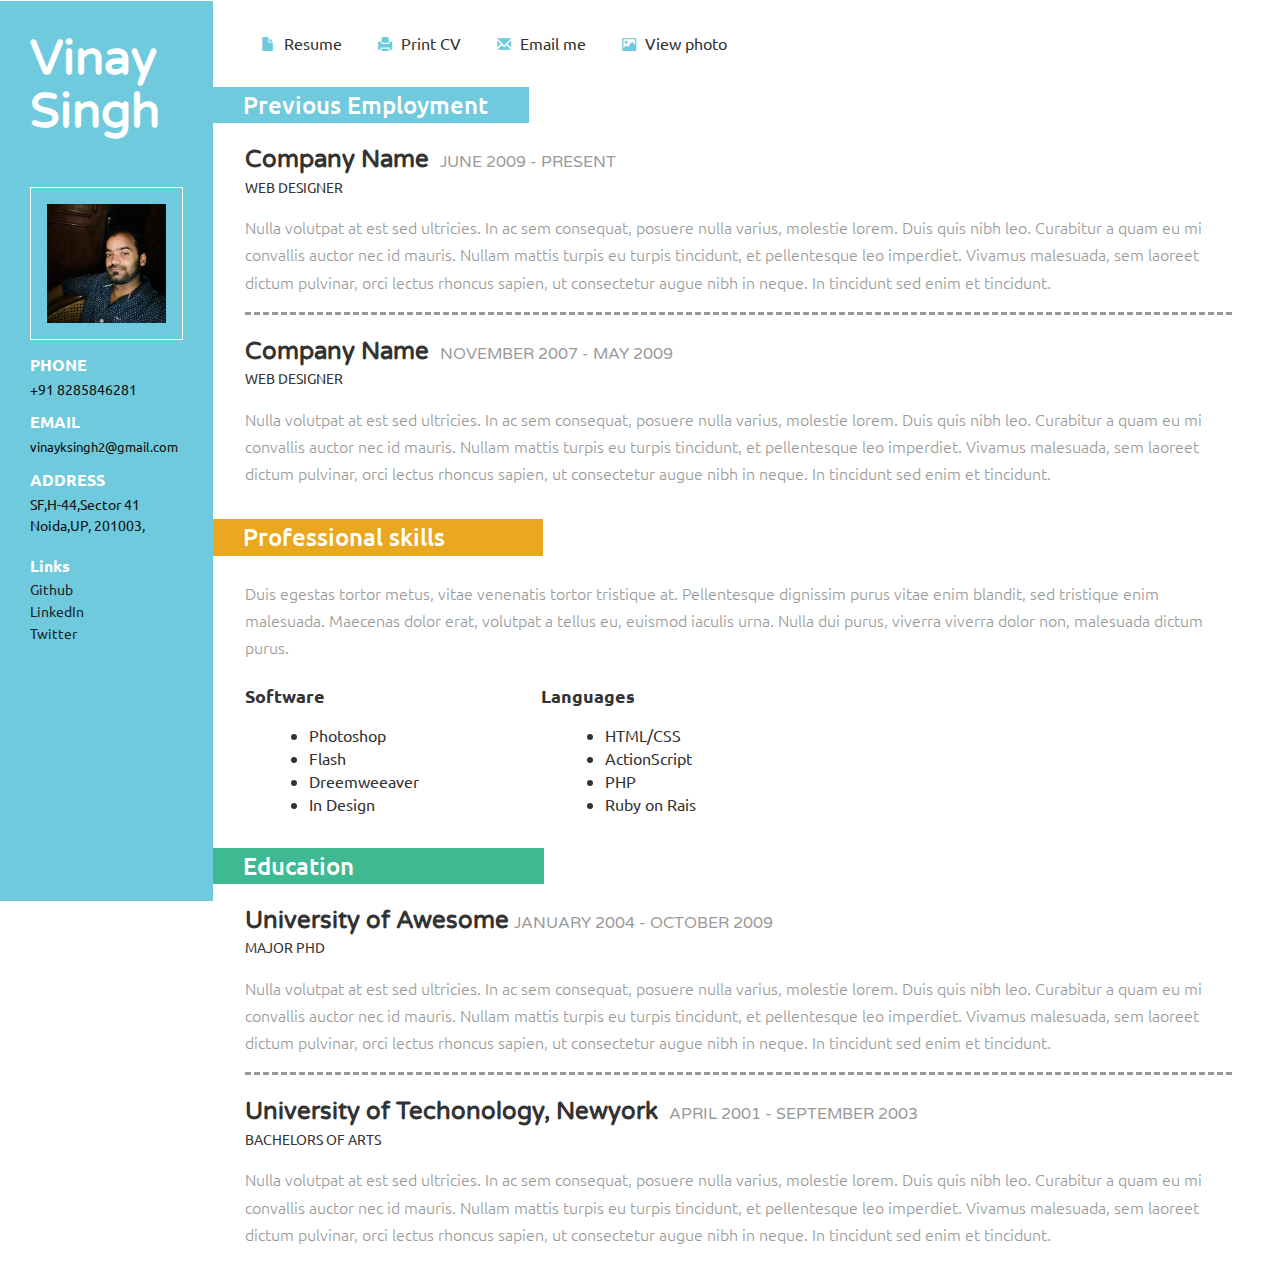
==== index.html @ 46724c03 "bio added" ====
<!--A Design by W3layouts
Author: W3layout
Author URL: http://w3layouts.com
License: Creative Commons Attribution 3.0 Unported
License URL: http://creativecommons.org/licenses/by/3.0/
-->
<!DOCTYPE HTML>
<html>
<head>
<title>Vinay Singh :: Portfolio</title>
<link href="css/bootstrap.css" rel='stylesheet' type='text/css' />
<!-- jQuery (necessary JavaScript plugins) -->
<script src="js/jquery.min.js"></script>
<!-- Custom Theme files -->
 <link href="css/dashboard.css" rel="stylesheet">
<link href="css/style.css" rel='stylesheet' type='text/css' />

<!-- Custom Theme files -->
<!--//theme-style-->
<meta name="viewport" content="width=device-width, initial-scale=1">
<meta http-equiv="Content-Type" content="text/html; charset=utf-8" />
<meta name="keywords" content="Curriculum Vitae Responsive web template, Bootstrap Web Templates, Flat Web Templates, Andriod Compatible web template, 
Smartphone Compatible web template, free webdesigns for Nokia, Samsung, LG, SonyErricsson, Motorola web design" />
<script type="application/x-javascript"> addEventListener("load", function() { setTimeout(hideURLbar, 0); }, false); function hideURLbar(){ window.scrollTo(0,1); } </script>
<link href='http://fonts.googleapis.com/css?family=Ubuntu:300,400,500,700' rel='stylesheet' type='text/css'>
<link href='http://fonts.googleapis.com/css?family=Varela+Round' rel='stylesheet' type='text/css'>
<!-- start menu -->
  
</head>
<body>
<!-- header -->
<div class="col-sm-3 col-md-2 sidebar">
		 <div class="sidebar_top">
			 <h1>Vinay Singh</h1> 
			 <img src="images/img1.jpeg" alt=""/>
		 </div>
		<div class="details">
			 <h3>PHONE</h3>
			 <p>+91 8285846281</p>  	 
			 <h3>EMAIL</h3>
			 <p><a href="vinayksingh2@gmail.com">vinayksingh2@gmail.com</a></p>
			 <address>
			 <h3>ADDRESS</h3>
			 <span>SF,H-44,Sector 41</span>
			 <span>Noida,UP, 201003,</span>
			 </address>

			 <address>
			 <h3>Links</h3>
			 <span><a href="https://github.com/rkgitvinay" target="_blank">Github</a></span>
			 <span><a href="https://www.linkedin.com/in/rkgitvinay/" target="_blank">LinkedIn</a></span>
			 <!-- <span><a href="#">Facebook</a></span> -->
			 <span><a href="https://twitter.com/rkgitvinay" target="_blank">Twitter</a></span>
			 </address>
			 
		</div>
		<div class="clearfix"></div>
</div>
<!---->
<link href="css/popuo-box.css" rel="stylesheet" type="text/css" media="all"/>
<script src="js/jquery.magnific-popup.js" type="text/javascript"></script>
	<!---//pop-up-box---->			
<div class="col-sm-9 col-sm-offset-3 col-md-10 col-md-offset-2 main">
	 <div class="content">
		 <div class="details_header">
			 <ul>
				 <li><a href="index.html"><span class="glyphicon glyphicon-file" aria-hidden="true"></span>Resume</a></li>
				 <li><a href="#"><span class="glyphicon glyphicon-print" aria-hidden="true"></span>Print CV</a></li>
				 <li><a href="contact.html"><span class="glyphicon glyphicon-envelope" aria-hidden="true"></span>Email me</a></li>
				 <li><a class="play-icon popup-with-zoom-anim" href="#small-dialog"><span class="glyphicon glyphicon-picture" aria-hidden="true"></span>View photo</a></li>
				 <div id="small-dialog" class="mfp-hide">
					 <img src="images/g4.jpg" alt=""/>
				 </div>
				 <script>
						$(document).ready(function() {
						$('.popup-with-zoom-anim').magnificPopup({
							type: 'inline',
							fixedContentPos: false,
							fixedBgPos: true,
							overflowY: 'auto',
							closeBtnInside: true,
							preloader: false,
							midClick: true,
							removalDelay: 300,
							mainClass: 'my-mfp-zoom-in'
						});
																						
						});
				</script>
			 </ul>
		 </div>
		 <div class="company">
			 <h3 class="clr1">Previous Employment</h3>
			 <div class="company_details">
				 <h4>Company Name <span>JUNE 2009 - PRESENT</span></h4>
				 <h6>WEB DESIGNER</h6>
				 <p class="cmpny1">Nulla volutpat at est sed ultricies. In ac sem consequat, posuere nulla varius, molestie lorem. Duis quis nibh leo.
				 Curabitur a quam eu mi convallis auctor nec id mauris. Nullam mattis turpis eu turpis tincidunt, et pellentesque leo imperdiet.
				 Vivamus malesuada, sem laoreet dictum pulvinar, orci lectus rhoncus sapien, ut consectetur augue nibh in neque. In tincidunt sed enim et tincidunt.</p>
			 </div>
			 <div class="company_details">
				 <h4>Company Name <span>NOVEMBER 2007 - MAY 2009</span></h4>
				 <h6>WEB DESIGNER</h6>
				 <p>Nulla volutpat at est sed ultricies. In ac sem consequat, posuere nulla varius, molestie lorem. Duis quis nibh leo.
				 Curabitur a quam eu mi convallis auctor nec id mauris. Nullam mattis turpis eu turpis tincidunt, et pellentesque leo imperdiet.
				 Vivamus malesuada, sem laoreet dictum pulvinar, orci lectus rhoncus sapien, ut consectetur augue nibh in neque. In tincidunt sed enim et tincidunt.</p>
			 </div>
		 </div>
		 <div class="skills">
			 <h3 class="clr2">Professional skills</h3>
			 <div class="skill_info">
			 <p>Duis egestas tortor metus, vitae venenatis tortor tristique at. Pellentesque dignissim purus vitae enim blandit, sed tristique enim malesuada. Maecenas dolor erat,
			 volutpat a tellus eu, euismod iaculis urna. Nulla dui purus, viverra viverra dolor non, malesuada dictum purus.</p>
			 </div>
			 <div class="skill_list">
				 <div class="skill1">
					 <h4>Software</h4>
					 <ul>					 
						<li>Photoshop</li>
						<li>Flash</li>
						<li>Dreemweeaver</li>
						<li>In Design</li>
					 </ul>
				 </div>
				 <div class="skill2">
					 <h4>Languages</h4>
					 <ul>					 
						<li>HTML/CSS</li>
						<li>ActionScript</li>
						<li>PHP</li>
						<li>Ruby on Rais</li>
					 </ul>
				 </div>
				 <div class="clearfix"></div>
			 </div>
		 </div>
		 <div class="education">
			 <h3 class="clr3">Education</h3>
			 <div class="education_details">
				 <h4>University of Awesome<span>JANUARY 2004 - OCTOBER 2009</span></h4>
				 <h6>MAJOR PHD</h6>
				 <p class="cmpny1">Nulla volutpat at est sed ultricies. In ac sem consequat, posuere nulla varius, molestie lorem. Duis quis nibh leo.
				 Curabitur a quam eu mi convallis auctor nec id mauris. Nullam mattis turpis eu turpis tincidunt, et pellentesque leo imperdiet.
				 Vivamus malesuada, sem laoreet dictum pulvinar, orci lectus rhoncus sapien, ut consectetur augue nibh in neque. In tincidunt sed enim et tincidunt.</p>
			 </div>
			 <div class="education_details">
				 <h4>University of Techonology, Newyork <span>APRIL 2001 - SEPTEMBER 2003</span></h4>
				 <h6>BACHELORS OF ARTS</h6>
				 <p>Nulla volutpat at est sed ultricies. In ac sem consequat, posuere nulla varius, molestie lorem. Duis quis nibh leo.
				 Curabitur a quam eu mi convallis auctor nec id mauris. Nullam mattis turpis eu turpis tincidunt, et pellentesque leo imperdiet.
				 Vivamus malesuada, sem laoreet dictum pulvinar, orci lectus rhoncus sapien, ut consectetur augue nibh in neque. In tincidunt sed enim et tincidunt.</p>
			 </div>
		 </div>
		 
	 </div>
</div>
<!---->
</body>
</html>
---- css/dashboard.css ----
/*
 * Base structure
 */

/* Move down content because we have a fixed navbar that is 50px tall */
body {
  padding-top: 50px;
}


/*
 * Global add-ons
 */

.sub-header {
  padding-bottom: 10px;
  border-bottom: 1px solid #eee;
}

/*
 * Top navigation
 * Hide default border to remove 1px line.
 */
.navbar-fixed-top {
  border: 0;
}

/*
 * Sidebar
 */

/* Hide for mobile, show later */
.sidebar {
  display:block;
}
@media (min-width: 768px) {
  .sidebar {
    position: fixed;
    top: 51px;
    bottom: 0;
    left: 0;
    z-index: 1000;
    display: block;
    padding: 20px;
    overflow-x: hidden;
    overflow-y: auto; /* Scrollable contents if viewport is shorter than content. */
    background-color: #f5f5f5;
  }
}

/* Sidebar navigation */
.nav-sidebar {
  margin-right: -21px; /* 20px padding + 1px border */
  margin-bottom: 20px;
  margin-left: -20px;
}
.nav-sidebar > li > a {
  padding-right: 20px;
  padding-left: 20px;
}
.nav-sidebar > .active > a,
.nav-sidebar > .active > a:hover,
.nav-sidebar > .active > a:focus {
  color: #fff;
  background-color: #428bca;
}


/*
 * Main content
 */

.main {
  padding: 20px;
}
@media (min-width: 768px) {
  .main {
    padding-right: 40px;
    padding-left: 40px;
  }
}
.main .page-header {
  margin-top: 0;
}


/*
 * Placeholder dashboard ideas
 */

.placeholders {
  margin-bottom: 30px;
  text-align: center;
}
.placeholders h4 {
  margin-bottom: 0;
}
.placeholder {
  margin-bottom: 20px;
}
.placeholder img {
  display: inline-block;
  border-radius: 50%;
}
---- css/style.css ----
/*
Author: W3layout
Author URL: http://w3layouts.com
License: Creative Commons Attribution 3.0 Unported
License URL: http://creativecommons.org/licenses/by/3.0/
*/
h4, h5, h6,
h1, h2, h3 {margin: 0;}
ul, ol {margin: 0; padding:0;}
p {margin: 0;}
html, body{
	font-family: 'Ubuntu', sans-serif;
	font-size: 100%;
	background: #ffffff;
}
body a{
	transition:0.5s all;
	-webkit-transition:0.5s all;
	-moz-transition:0.5s all;
	-o-transition:0.5s all;
	-ms-transition:0.5s all;
}	
body {
  padding-top:0px;
}
a:focus {
  outline: thin dotted;
  outline: 0px auto -webkit-focus-ring-color;
  outline-offset: 0px;
  text-decoration:none;
}
/*-- header_top --*/
.sidebar{
  background:#6ecadc;
  top: 0px;
  padding:2em 30px;
}
.sidebar h1{
	font-size:2.5em;
	font-weight:700;
	margin-bottom:1em;
	COLOR:#fff;
	font-family: 'Varela Round', sans-serif;
	
}
.sidebar img{
	border:1px solid #fff;
	padding:1em;
	width:100%;
}
.details{
	margin-top:1em;
}
.details h3{
	font-weight:600;
	font-size:1em;
	color:#fff;
}  

.details p{
	color:#101010;
	font-size:0.9em;
	margin:5px 0 1em 0;
}
.details p a{
	color:#101010;
	font-size:0.9em;
}
address h3{
	margin-bottom:5px;
}
address span{
	display:block;
	color:#101010;
	font-size:0.9em;
	line-height:1.5em;
}
/*----*/
.main{  
  padding:2em 0;
}
.content{
	margin-right:3em;
}
.glyphicon {
  top:1px;
}
.glyphicon-file:before,.glyphicon-print:before,.glyphicon-envelope:before,.glyphicon-picture:before{
    margin-right: 9px;
  font-size: 14px;
  color: #6ecadc;
}
.details_header{
	padding: 0em 1em 0 2em;
}
.details_header ul li{
	display:inline-block;
}
.details_header ul li a{
	padding:0 1em;
	color:#333;
}
.details_header ul li a:hover{
	color:#6ecadc;
}
.company {
	margin:2em 0;
}
.company h3{
  color: #FFF;
  padding: 5px 41px 5px 30px;
  display: inline-block;
}
.skills h3{
  color: #FFF;
  padding: 5px 98px 5px 30px;
  display: inline-block;
}
.company_details,.education_details {
	padding:1.5em 0 0em 2em;
}
.company_details h4,.education_details h4{
	color:#333;
	font-weight:600;
	font-size:1.5em;
	margin-bottom:6px;
	font-family: 'Varela Round', sans-serif;
}
.company_details h4 span,.education_details h4 span{
	font-size: 0.65em;
  margin-left: 5px;
  color: #999;
  font-weight:400;
}
.company_details h6,.education_details h6{
	font-weight:400;
	margin-bottom:1.3em;
	font-size:0.9em;
}
.company_details p,.skill_info p,.education_details p{
	color:#999;
	font-weight:300;
	line-height:1.7em;
}
.cmpny1{
	border-bottom:3px dashed #999;
	padding-bottom:1em;
}
.skills{
	margin:2em 0;
}
.skill_info {
	padding:1.5em 0 0 2em;
}
.skill_list{
	padding:1.5em 0 0 2em;
}
.skill1,.skill2{
	 float:left;
	 width:30%;
}
.skill1 h4,.skill2 h4{
	color:#333;
	font-weight:600;
	margin-bottom:1em;
	display:inline-block;
}
.skill1 ul,.skill2 ul{
	padding-left:4em;
}
.skill1 ul li,.skill2 ul li{
	color:#333;
}
.education  h3{
  background: #999;
  color: #FFF;
  padding: 5px 190px 5px 30px;
  display: inline-block;
}
h3.clr1{
	background:#6ecadc;
}
h3.clr2{
	background:#e9a820;
}
h3.clr3{
	background:#3eb991;
}
.copywrite{
	padding-left:2em;
	margin-top:1em;
}
.copywrite p{
	color:#999;
	font-size:0.9em;
}
.copywrite p a{
	color:#999;
}
.copywrite p a:hover{
	color:#6ecadc;
}
.contact-grid form{
	padding:2em 0 0 2em;
}
.contact-grid input[type="text"], .contact-grid textarea {
  width: 80%;
  padding: 0.7em;
  margin: 0.5em 0;
  background: none;
  outline: none;
  border: 1px solid #A09F9F;
  font-size: 1em;
  color: #A09F9F;
  -webkit-appearance: none;
}
.send input[type="submit"] {
  width: 14%;
  font-size: 1.1em;
  background:#e9a820;
  padding: 0.4em 0.8em;
  text-align: center;
  color: #fff;
  border: none;
  outline: none;
  -webkit-appearance: none;
}
.send input[type="submit"]:hover {
  background: #6ecadc;
}
.contact-grid textarea {
  resize: none;
}
.map{
	padding:2em 0 0 2em;
}
.map iframe {
  width: 100%;
  height: 350px;
  border: none;
}
/*--responsive--*/
@media (max-width: 1366px){
.sidebar h1 {
  font-size: 3em;
}
}
@media (max-width: 1024px){
.sidebar {
  padding: 2em 17px;
  width:20%;
}
.sidebar h1 {
  font-size: 1.6em;
}
.main {
  margin-left: 19.666667%;
  width: 80%;
}
}
@media (max-width: 768px){
.sidebar {
  width: 22%;
}
.main {
  margin-left: 21.666667%;
  width: 78%;
}
.sidebar h1 {
  font-size: 1.4em;
}
.sidebar img {
  padding: 0.5em;
  width: 89%;
}
.details_header {
  padding: 0em 1em 0 1em;
}
.details_header ul li a {
  padding: 0 1em;
  font-size: 0.9em;
}
.company h3,.skills h3,.education h3{
  font-size: 1.2em;
}
.company_details h4, .education_details h4 {
  font-size: 1.1em;
}
.company_details h6, .education_details h6 {
  font-size: 0.8em;
}
.company_details p, .skill_info p, .education_details p {
  font-size: 0.8em;
}
.cmpny1 {
  padding-bottom: 1.5em;
}
.skill1, .skill2 {
  float: left;
  width: 50%;
}
.skill1 ul li,.skill2 ul li{
	font-size:0.85em;
}
.skill1 h4, .skill2 h4 {
  font-size: 1em;
}
.skill_list {
  padding: 0.7em 0 0 2em;
}
.details p {
  font-size: 0.75em;
}
address span {
  font-size: 0.8em;
}
.contact-grid input[type="text"], .contact-grid textarea {
  width: 100%;
  font-size: 0.8em;
}
.send input[type="submit"] {
  width: 20%;
  font-size:0.85em;
}
}
@media (max-width: 736px){
.sidebar {
  width: 100%;
}
.main {
  margin-left: 0;
  width: 100%;
}
.sidebar_top{
	width:30%;
	float:left;
	margin-right:5%;
}
.details{
	width:30%;
	float:right;
}
}
@media (max-width: 640px){
.sidebar {
  width: 100%;
}
.main {
  margin-left: 0;
  width: 100%;
}
.sidebar_top{
	width:30%;
	float:left;
	margin-right:5%;
}
.details{
	width:30%;
	float:right;
}
.sidebar img{
	width:100%;
}
.details p {
  font-size: 0.9em;
  margin: 5px 0 1em 0;
}
.details h3 {
  font-size: 0.9em;
}
}
@media (max-width: 600px){
address {
  margin-bottom:0px;
}
.sidebar_top {
  width: 32%;
}
.sidebar img {
  width: 85%;
}
}
@media (max-width: 568px){
.details_header ul li a {
  padding: 0 0.5em;
  font-size: 0.9em;
}
}
@media (max-width: 480px){
.content {
  margin-right: 2em;
}
.glyphicon-save:before, .glyphicon-print:before, .glyphicon-envelope:before, .glyphicon-picture:before {
  margin-right: 6px;
  font-size: 12px;
}
.details_header ul li a {
  padding: 0 0.5em;
  font-size: 0.85em;
}
.details {
  width: 36%;
}
.sidebar h1 {
  font-size: 1.3em;
}
.sidebar_top {
  width: 38%;
}
address {
  margin-bottom: 0px;
}
.copywrite{
	padding-left:1em;
}
.map iframe {
  height: 246px;
}
}
@media (max-width: 414px){
.sidebar_top {
  width: 45%;
}
.sidebar img {
  width: 91%;
}
.details {
  width: 42%;
}
.details_header {
  padding: 0em 0em 0 1em;
}
.details_header ul li a {
  padding: 0 0.3em;
  font-size: 0.75em;
}
.skill1 ul, .skill2 ul {
  padding-left: 3em;
}
}
@media (max-width: 384px){
.sidebar h1 {
  font-size: 1.2em;
}
.details {
  width: 45%;
}
.details_header ul {
  text-align: center;
}
.details_header ul li a {
  padding: 0 1em;
  font-size: 0.75em;
}
.main {
  padding: 1em 0 2em 0;
}
.company_details, .education_details,.skill_info  {
  padding: 1em 0 0em 1em;
}
.company h3 {
  padding: 5px 41px 5px 16px;
}
.company_details h4, .education_details h4 {
  font-size: 0.9em;
}
.company_details h6, .education_details h6 {
  font-size: 0.6em;
}
.company {
  margin: 1em 0;
}
.skills {
  margin: 1em 0;
}
.company h3, .skills h3, .education h3 {
  font-size: 1em;
}
.skills h3 {
  padding: 5px 98px 5px 16px;
}
.skill1 ul, .skill2 ul {
  padding-left: 2em;
}
.skill1 ul li, .skill2 ul li {
  font-size: 0.75em;
}
.skill_list {
  padding: 0.5em 0 0 1.5em;
}
.education h3 {
  padding: 5px 190px 5px 16px;
}
.copywrite p{
	font-size:0.7em;
}
}
@media (max-width: 375px){
.sidebar h1 {
  font-size: 1em;
}
.sidebar img {
  width: 70%;
}
.details h3 {
  font-size: 0.8em;
}
.details p {
  font-size: 0.75em;
  margin: 5px 0 0.5em 0;
}
address span {
  font-size: 0.7em;
}
.sidebar {
  padding: 1.5em 17px 1em 17px;
}
.details_header {
  padding: 0em 0em 0 1em;
  text-align: center;
}
.details_header ul li a {
  line-height: 2em;
}
}
@media (max-width: 320px){
.sidebar_top {
  width: 50%;
}
.sidebar img {
  width: 80%;
}
.details h3 {
  font-size: 0.7em;
}
.content {
  margin-right: 1em;
}
.details_header ul li a {
  padding: 0 0.5em;
  font-size: 0.75em;
}
.skill1 h4, .skill2 h4 {
  font-size: 0.85em;
}
.skill1 ul, .skill2 ul {
  padding-left: 1.5em;
}
}
---- css/popuo-box.css ----
/* Styles for dialog window */
#small-dialog,#small-dialog1{
	padding:20px;
	text-align: left;
	max-width: 650px;
	margin: 40px auto;
	position: relative;
	text-align:center;
}
#small-dialog-it,#small-dialog-in,#small-dialog-fr,#small-dialog-sh,#small-dialog-sf,#small-dialog-su,#small-dialog-me,#small-dialog-ch,#small-dialog-pi,#small-dialog-am {
	background: white;
	padding:20px;
	text-align: left;
	max-width: 450px;
	margin: 40px auto;
	position: relative;
	text-align:center;
}
a.play-icon.popup-with-zoom-anim img:hover {
	opacity: 0.5;
	transition:0.5s all;
	-webkit-transition:0.5s all;
	-o-transition:0.5s all;
	-moz-transition:0.5s all;
	-ms-transition:0.5s all;
}
.portfolio-items{
	text-align:center;
	margin:0 auto;
}
.portfolio-items img{
	width:100%;
}
.portfolio-items h4{
	margin:1em 0;
	font-size:25px;
	color:#a63d56;
}
.portfolio-items p{
	text-align:justify;
}
/**

/**
 * Fade-zoom animation for first dialog
 */

/* start state */
.my-mfp-zoom-in #small-dialog {
opacity: 0;
-webkit-transition: all 0.2s ease-in-out;
-moz-transition: all 0.2s ease-in-out;
-o-transition: all 0.2s ease-in-out;
transition: all 0.2s ease-in-out;
-webkit-transform: scale(0.8);
-moz-transform: scale(0.8);
-ms-transform: scale(0.8);
-o-transform: scale(0.8);
transform: scale(0.8);
}
/* animate in */
.my-mfp-zoom-in.mfp-ready #small-dialog {
opacity: 1;
-webkit-transform: scale(1);
-moz-transform: scale(1);
-ms-transform: scale(1);
-o-transform: scale(1);
transform: scale(1);
}
/* animate out */
.my-mfp-zoom-in.mfp-removing #small-dialog {
-webkit-transform: scale(0.8);
-moz-transform: scale(0.8);
-ms-transform: scale(0.8);
-o-transform: scale(0.8);
transform: scale(0.8);
opacity: 0;
}
/* Dark overlay, start state */
.my-mfp-zoom-in.mfp-bg {

-webkit-transition: opacity 0.3s ease-out;
-moz-transition: opacity 0.3s ease-out;
-o-transition: opacity 0.3s ease-out;
transition: opacity 0.3s ease-out;
}
/* animate out */
.my-mfp-zoom-in.mfp-removing.mfp-bg {
opacity: 0;
}
/**
/* Magnific Popup CSS */
.mfp-bg {
  top: 0;
  left: 0;
  width: 100%;
  height: 100%;
  z-index: 1042;
  overflow: hidden;
  position: fixed;
  background:#fff;
 }

.mfp-wrap {
  top: 0;
  left: 0;
  width: 100%;
  height: 100%;
  z-index: 1043;
  position: fixed;
  outline: none !important;
  -webkit-backface-visibility: hidden; }

.mfp-container {
  text-align: center;
  position: absolute;
  width: 100%;
  height: 100%;
  left: 0;
  top: 0;
  padding: 0 8px;
  -webkit-box-sizing: border-box;
  -moz-box-sizing: border-box;
  box-sizing: border-box; }

.mfp-container:before {
  content: '';
  display: inline-block;
  height: 100%;
  vertical-align: middle; }

.mfp-align-top .mfp-container:before {
  display: none; }

.mfp-content {
  position: relative;
  display: inline-block;
  vertical-align: middle;
  margin: 0 auto;
  text-align: left;
  z-index: 1045; }

.mfp-inline-holder .mfp-content,
.mfp-ajax-holder .mfp-content {
  width: 100%;
  cursor: auto; }

.mfp-ajax-cur {
  cursor: progress; }

.mfp-zoom-out-cur,
.mfp-zoom-out-cur .mfp-image-holder .mfp-close {
  cursor: -moz-zoom-out;
  cursor: -webkit-zoom-out;
  cursor: zoom-out; }
.mfp-zoom {
  cursor: pointer;
  cursor: -webkit-zoom-in;
  cursor: -moz-zoom-in;
  cursor: zoom-in; }

.mfp-auto-cursor .mfp-content {
  cursor: auto; }

.mfp-close,
.mfp-arrow,
.mfp-preloader,
.mfp-counter {
  -webkit-user-select: none;
  -moz-user-select: none;
  user-select: none; }

.mfp-loading.mfp-figure {
  display: none; }

.mfp-hide {
  display: none !important; }
.mfp-content iframe{
	width:100%;
	min-height:500px;
}
.mfp-preloader {
  color: #cccccc;
  position: absolute;
  top: 50%;
  width: auto;
  text-align: center;
  margin-top: -0.8em;
  left: 8px;
  right: 8px;
  z-index: 1044; }

.mfp-preloader a {
  color: #cccccc; }

.mfp-preloader a:hover {
  color: white; }

.mfp-s-ready .mfp-preloader {
  display: none; }

.mfp-s-error .mfp-content {
  display: none; }

button.mfp-close,
button.mfp-arrow {
  overflow: visible;
  cursor: pointer;
  border: 0;
   background:#FFF;
  -webkit-appearance: none;
  display: block;
  padding: 0;
  z-index: 1046; }
button::-moz-focus-inner {
  padding: 0;
  border: 0; }

.mfp-close {
  width: 44px;
  height: 44px;
  line-height: 44px;
  position: absolute;
 right: 0px;
	top: -43px;
  text-decoration: none;
  text-align: center;
  padding: 0 0 18px 10px;
  color: white;
  font-style: normal;
  font-size: 28px;
  outline:none;
  font-family: 'Open Sans', sans-serif;		
 }
  .mfp-close:hover, .mfp-close:focus {
    opacity: 1; }

.mfp-close-btn-in .mfp-close {
  color: #333333; }

.mfp-image-holder .mfp-close,
.mfp-iframe-holder .mfp-close {
  color: white;
  right: -6px;
  text-align: right;
  padding-right: 6px;
  width: 100%; 
}
/*----*/
.login{
	border-bottom:2px solid #1c1c1c;
}
.login input[type="text"] {
	outline: none;
	padding:6px ;
	background: none;
	width: 93%;
	border: none;
	font-size:1.8em;
	color:#1c1c1c;	
}
.login input[type="submit"] {	
	width: 35px;
	height: 35px;
	background: url(../images/img-sprite.png) -622px -22px no-repeat ;
	padding: 0px 1px;
	border: none;
	cursor: pointer;
	outline: none;
	vertical-align: middle;
}
.search-top p{
	color:#818181;
	font-size:1.2em;
	line-height:1.5em;
	width:33%;
	text-align:center;
	padding: 1em 0;
}
@media all and (max-width:480px){
.login input[type="text"] {
	width: 88%;
	font-size: 1.4em;
}
.search-top p {
	width: 60%;
}
}
@media all and (max-width:320px){
.login input[type="text"] {
	width: 80%;
	font-size: 1.2em;
}
#small-dialog{
	padding:15px;
}
.search-top p {
	width: 70%;
	font-size:1em;
}
}
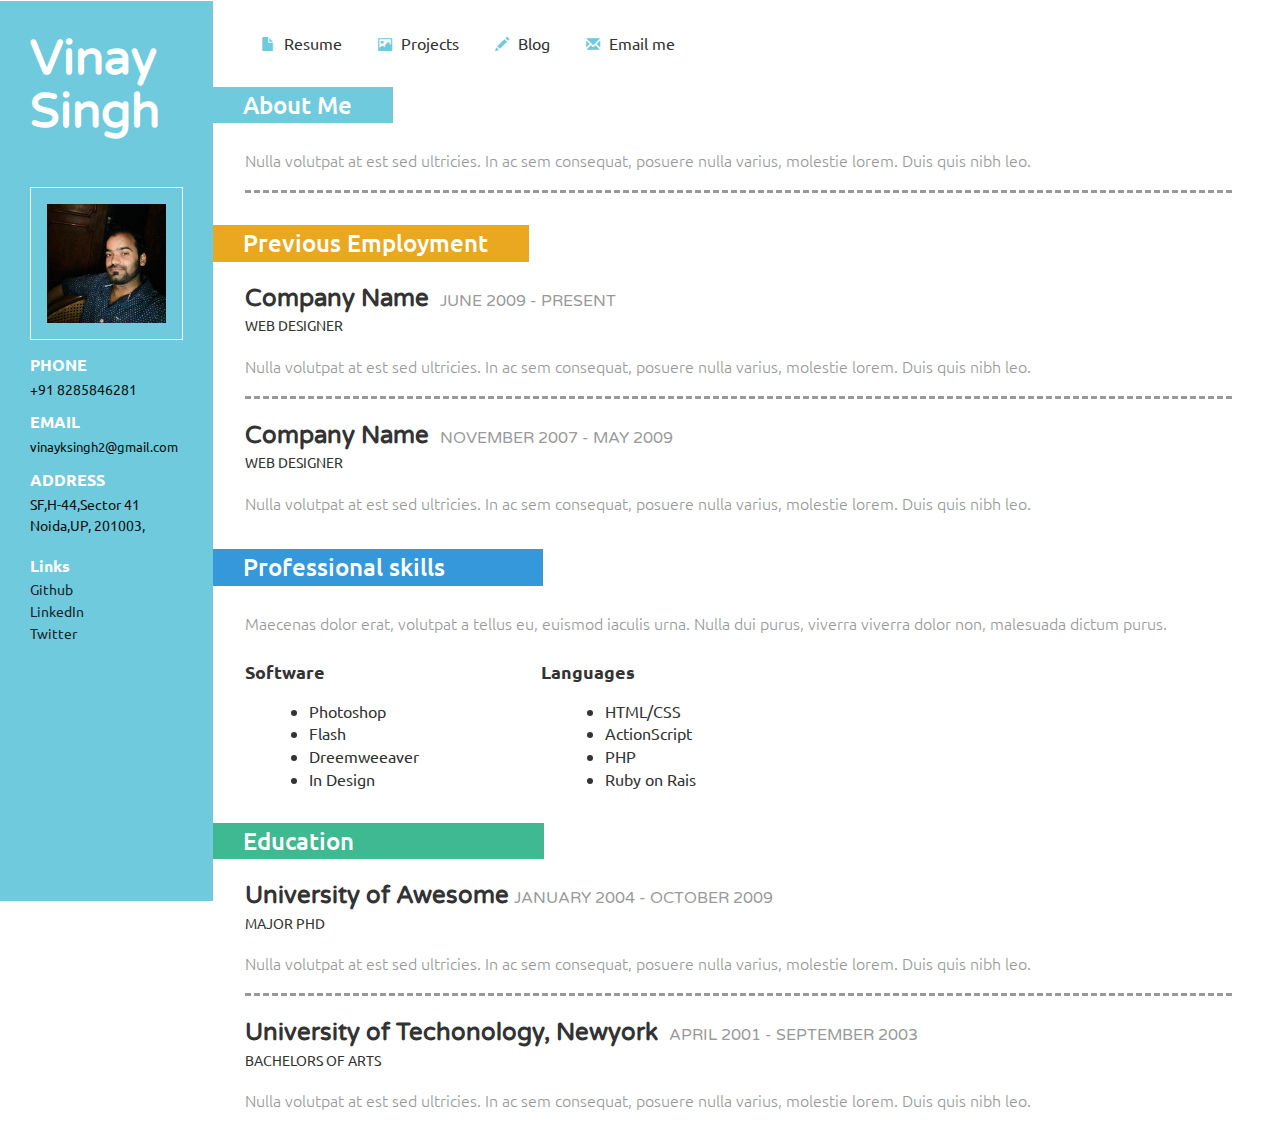
==== commit 355aa3e0: "some details added" ====
--- a/index.html
+++ b/index.html
@@ -65,12 +65,13 @@
 		 <div class="details_header">
 			 <ul>
 				 <li><a href="index.html"><span class="glyphicon glyphicon-file" aria-hidden="true"></span>Resume</a></li>
-				 <li><a href="#"><span class="glyphicon glyphicon-print" aria-hidden="true"></span>Print CV</a></li>
+				 
+				 <li><a href="contact.html"><span class="glyphicon glyphicon-picture" aria-hidden="true"></span>Projects</a></li>
+
+				 <li><a href="contact.html"><span class="glyphicon glyphicon-pencil" aria-hidden="true"></span>Blog</a></li>
+
 				 <li><a href="contact.html"><span class="glyphicon glyphicon-envelope" aria-hidden="true"></span>Email me</a></li>
-				 <li><a class="play-icon popup-with-zoom-anim" href="#small-dialog"><span class="glyphicon glyphicon-picture" aria-hidden="true"></span>View photo</a></li>
-				 <div id="small-dialog" class="mfp-hide">
-					 <img src="images/g4.jpg" alt=""/>
-				 </div>
+				
 				 <script>
 						$(document).ready(function() {
 						$('.popup-with-zoom-anim').magnificPopup({
@@ -90,26 +91,32 @@
 			 </ul>
 		 </div>
 		 <div class="company">
-			 <h3 class="clr1">Previous Employment</h3>
+			 <h3 class="clr1">About Me</h3>
+			 <div class="company_details">
+				<p class="cmpny1">Nulla volutpat at est sed ultricies. In ac sem consequat, posuere nulla varius, molestie lorem. Duis quis nibh leo.
+				</p>
+			 </div>
+		 </div>
+
+		 <div class="company">
+			 <h3 class="clr4">Previous Employment</h3>
 			 <div class="company_details">
 				 <h4>Company Name <span>JUNE 2009 - PRESENT</span></h4>
 				 <h6>WEB DESIGNER</h6>
 				 <p class="cmpny1">Nulla volutpat at est sed ultricies. In ac sem consequat, posuere nulla varius, molestie lorem. Duis quis nibh leo.
-				 Curabitur a quam eu mi convallis auctor nec id mauris. Nullam mattis turpis eu turpis tincidunt, et pellentesque leo imperdiet.
-				 Vivamus malesuada, sem laoreet dictum pulvinar, orci lectus rhoncus sapien, ut consectetur augue nibh in neque. In tincidunt sed enim et tincidunt.</p>
+				</p>
 			 </div>
 			 <div class="company_details">
 				 <h4>Company Name <span>NOVEMBER 2007 - MAY 2009</span></h4>
 				 <h6>WEB DESIGNER</h6>
 				 <p>Nulla volutpat at est sed ultricies. In ac sem consequat, posuere nulla varius, molestie lorem. Duis quis nibh leo.
-				 Curabitur a quam eu mi convallis auctor nec id mauris. Nullam mattis turpis eu turpis tincidunt, et pellentesque leo imperdiet.
-				 Vivamus malesuada, sem laoreet dictum pulvinar, orci lectus rhoncus sapien, ut consectetur augue nibh in neque. In tincidunt sed enim et tincidunt.</p>
+				 </p>
 			 </div>
 		 </div>
 		 <div class="skills">
 			 <h3 class="clr2">Professional skills</h3>
 			 <div class="skill_info">
-			 <p>Duis egestas tortor metus, vitae venenatis tortor tristique at. Pellentesque dignissim purus vitae enim blandit, sed tristique enim malesuada. Maecenas dolor erat,
+			 <p>Maecenas dolor erat,
 			 volutpat a tellus eu, euismod iaculis urna. Nulla dui purus, viverra viverra dolor non, malesuada dictum purus.</p>
 			 </div>
 			 <div class="skill_list">
@@ -140,15 +147,13 @@
 				 <h4>University of Awesome<span>JANUARY 2004 - OCTOBER 2009</span></h4>
 				 <h6>MAJOR PHD</h6>
 				 <p class="cmpny1">Nulla volutpat at est sed ultricies. In ac sem consequat, posuere nulla varius, molestie lorem. Duis quis nibh leo.
-				 Curabitur a quam eu mi convallis auctor nec id mauris. Nullam mattis turpis eu turpis tincidunt, et pellentesque leo imperdiet.
-				 Vivamus malesuada, sem laoreet dictum pulvinar, orci lectus rhoncus sapien, ut consectetur augue nibh in neque. In tincidunt sed enim et tincidunt.</p>
+				 </p>
 			 </div>
 			 <div class="education_details">
 				 <h4>University of Techonology, Newyork <span>APRIL 2001 - SEPTEMBER 2003</span></h4>
 				 <h6>BACHELORS OF ARTS</h6>
 				 <p>Nulla volutpat at est sed ultricies. In ac sem consequat, posuere nulla varius, molestie lorem. Duis quis nibh leo.
-				 Curabitur a quam eu mi convallis auctor nec id mauris. Nullam mattis turpis eu turpis tincidunt, et pellentesque leo imperdiet.
-				 Vivamus malesuada, sem laoreet dictum pulvinar, orci lectus rhoncus sapien, ut consectetur augue nibh in neque. In tincidunt sed enim et tincidunt.</p>
+				 </p>
 			 </div>
 		 </div>
 		 
--- a/css/style.css
+++ b/css/style.css
@@ -85,7 +85,7 @@
 .glyphicon {
   top:1px;
 }
-.glyphicon-file:before,.glyphicon-print:before,.glyphicon-envelope:before,.glyphicon-picture:before{
+.glyphicon-file:before,.glyphicon-pencil:before,.glyphicon-envelope:before,.glyphicon-picture:before{
     margin-right: 9px;
   font-size: 14px;
   color: #6ecadc;
@@ -181,10 +181,13 @@
 	background:#6ecadc;
 }
 h3.clr2{
-	background:#e9a820;
+	background:#3498db;
 }
 h3.clr3{
 	background:#3eb991;
+}
+h3.clr4{
+  background:#e9a820;
 }
 .copywrite{
 	padding-left:2em;
@@ -390,7 +393,7 @@
 .content {
   margin-right: 2em;
 }
-.glyphicon-save:before, .glyphicon-print:before, .glyphicon-envelope:before, .glyphicon-picture:before {
+.glyphicon-save:before, .glyphicon-pencil:before, .glyphicon-envelope:before, .glyphicon-picture:before {
   margin-right: 6px;
   font-size: 12px;
 }
@@ -516,7 +519,7 @@
   padding: 1.5em 17px 1em 17px;
 }
 .details_header {
-  padding: 0em 0em 0 1em;
+  padding: 0em 0em 0 0em;
   text-align: center;
 }
 .details_header ul li a {
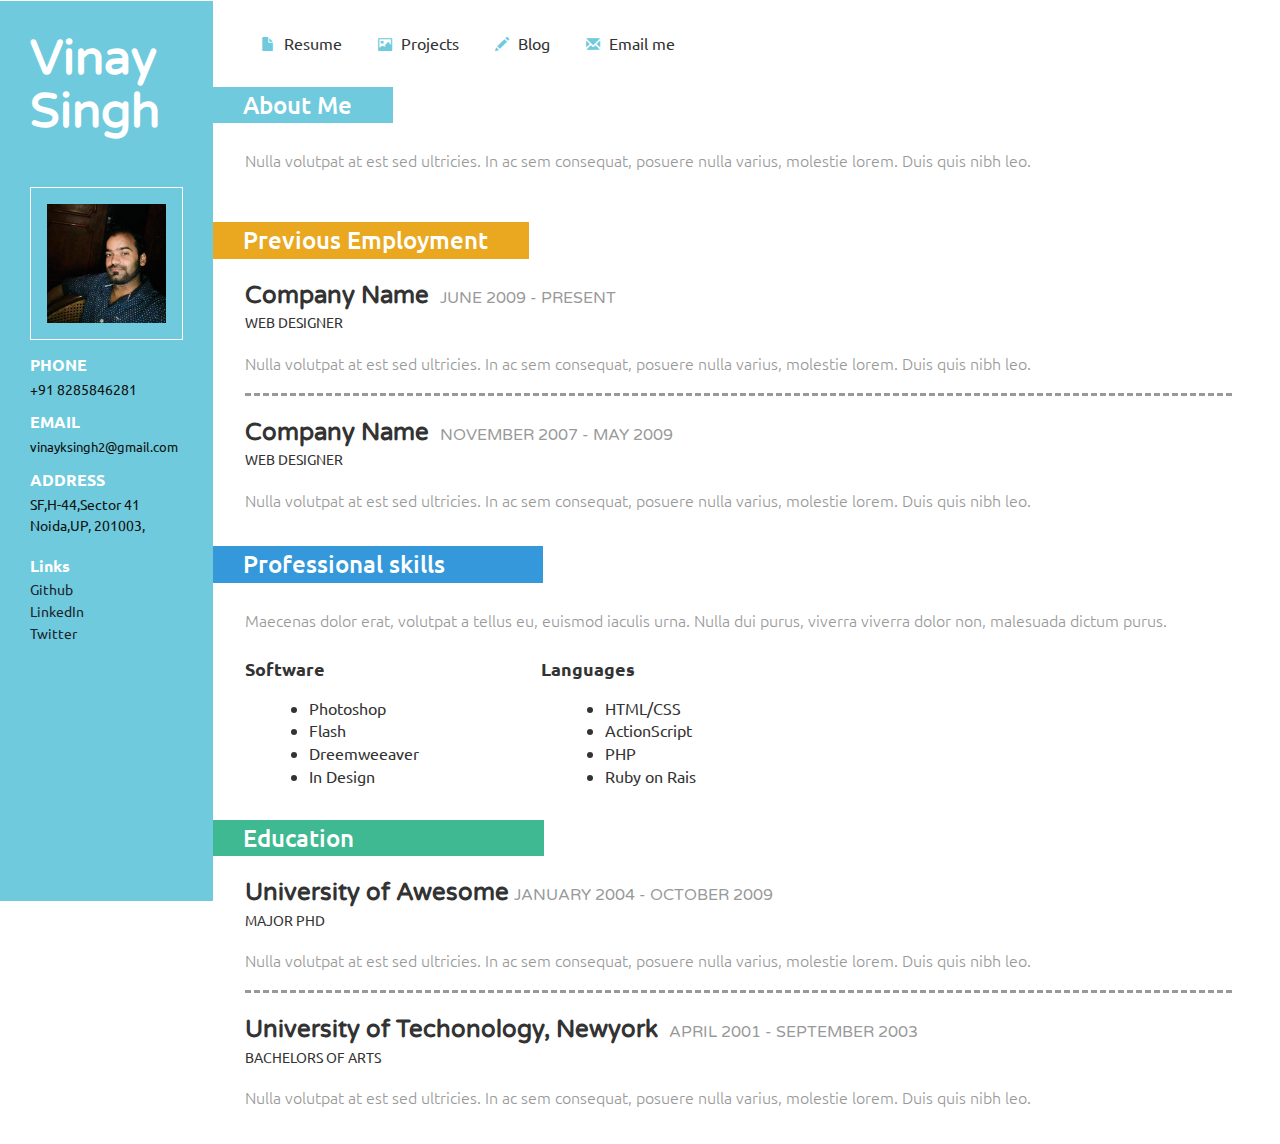
==== commit 3c4ee85b: "contact form added" ====
--- a/index.html
+++ b/index.html
@@ -93,7 +93,7 @@
 		 <div class="company">
 			 <h3 class="clr1">About Me</h3>
 			 <div class="company_details">
-				<p class="cmpny1">Nulla volutpat at est sed ultricies. In ac sem consequat, posuere nulla varius, molestie lorem. Duis quis nibh leo.
+				<p class="cmpny1" style="border-bottom: none;">Nulla volutpat at est sed ultricies. In ac sem consequat, posuere nulla varius, molestie lorem. Duis quis nibh leo.
 				</p>
 			 </div>
 		 </div>
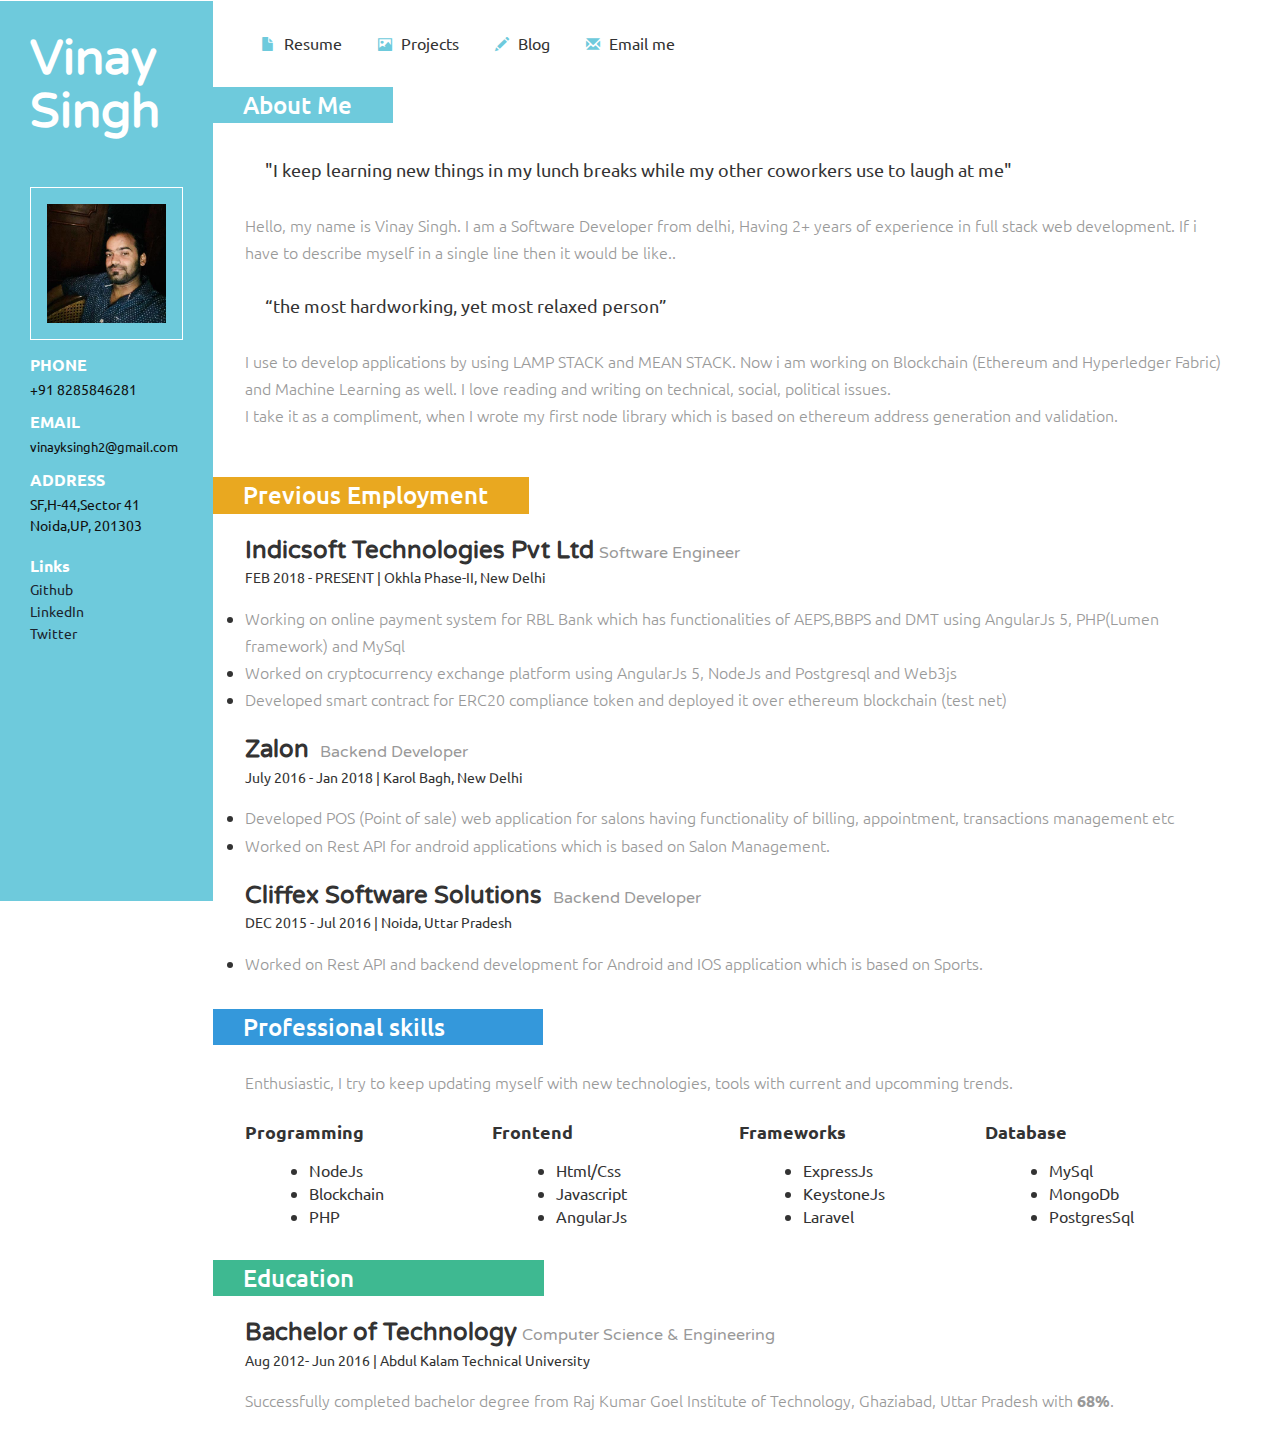
==== commit 393e1770: "added more informations" ====
--- a/index.html
+++ b/index.html
@@ -1,9 +1,3 @@
-<!--A Design by W3layouts
-Author: W3layout
-Author URL: http://w3layouts.com
-License: Creative Commons Attribution 3.0 Unported
-License URL: http://creativecommons.org/licenses/by/3.0/
--->
 <!DOCTYPE HTML>
 <html>
 <head>
@@ -42,7 +36,7 @@
 			 <address>
 			 <h3>ADDRESS</h3>
 			 <span>SF,H-44,Sector 41</span>
-			 <span>Noida,UP, 201003,</span>
+			 <span>Noida,UP, 201303</span>
 			 </address>
 
 			 <address>
@@ -93,49 +87,83 @@
 		 <div class="company">
 			 <h3 class="clr1">About Me</h3>
 			 <div class="company_details">
-				<p class="cmpny1" style="border-bottom: none;">Nulla volutpat at est sed ultricies. In ac sem consequat, posuere nulla varius, molestie lorem. Duis quis nibh leo.
+			 	<blockquote>"I keep learning new things in my lunch breaks while my other coworkers use to laugh at me"</blockquote>
+				<p class="cmpny1" style="border-bottom: none;">Hello, my name is Vinay Singh. I am a Software Developer from delhi, Having 2+ years of experience in full stack web development. If i have to describe myself in a single line then it would be like.. 
 				</p>
+				<blockquote>“the most hardworking, yet most relaxed person”</blockquote>
+				<p class="cmpny1" style="border-bottom: none;">I use to develop applications by using LAMP STACK and MEAN STACK. Now i am working on Blockchain (Ethereum and Hyperledger Fabric)  and Machine Learning as well. I love reading and writing on technical, social, political issues.<br>
+				I take it as a compliment, when I wrote my first node library which is based on ethereum address generation and validation.
+				</p>
+				
 			 </div>
 		 </div>
 
 		 <div class="company">
 			 <h3 class="clr4">Previous Employment</h3>
 			 <div class="company_details">
-				 <h4>Company Name <span>JUNE 2009 - PRESENT</span></h4>
-				 <h6>WEB DESIGNER</h6>
-				 <p class="cmpny1">Nulla volutpat at est sed ultricies. In ac sem consequat, posuere nulla varius, molestie lorem. Duis quis nibh leo.
-				</p>
+				 <h4>Indicsoft Technologies Pvt Ltd<span>Software Engineer</span></h4>
+				 <h6>FEB 2018 - PRESENT | Okhla Phase-II, New Delhi</h6>
+				 <ul>
+				 	<li><p>Working on online payment system for RBL Bank which has functionalities of AEPS,BBPS and DMT using AngularJs 5, PHP(Lumen framework) and MySql</p></li>
+				 	<li><p>Worked on cryptocurrency exchange platform using AngularJs 5, NodeJs and Postgresql and Web3js</p></li>
+				 	<li><p>Developed smart contract for ERC20 compliance token and deployed it over ethereum blockchain (test net)</p></li>
+				 </ul>
 			 </div>
 			 <div class="company_details">
-				 <h4>Company Name <span>NOVEMBER 2007 - MAY 2009</span></h4>
-				 <h6>WEB DESIGNER</h6>
-				 <p>Nulla volutpat at est sed ultricies. In ac sem consequat, posuere nulla varius, molestie lorem. Duis quis nibh leo.
-				 </p>
+				 <h4>Zalon <span>Backend Developer</span></h4>
+				 <h6>July 2016 - Jan 2018 | Karol Bagh, New Delhi</h6>
+				<ul>
+				 	<li><p>Developed POS (Point of sale) web application for salons having functionality of billing, appointment, transactions management etc </p></li>
+				 	<li><p>Worked on Rest API for android applications which is based on Salon Management.</p></li>
+				</ul>
+			 </div>
+			 <div class="company_details">
+				 <h4>Cliffex Software Solutions <span>Backend Developer</span></h4>
+				 <h6>DEC 2015 - Jul 2016 | Noida, Uttar Pradesh</h6>
+				 <ul>				 	
+				 	<li><p>Worked on Rest API and backend development for Android and IOS application which is based on Sports.</p></li>
+				</ul>
 			 </div>
 		 </div>
 		 <div class="skills">
 			 <h3 class="clr2">Professional skills</h3>
 			 <div class="skill_info">
-			 <p>Maecenas dolor erat,
-			 volutpat a tellus eu, euismod iaculis urna. Nulla dui purus, viverra viverra dolor non, malesuada dictum purus.</p>
+			 <p>Enthusiastic, I try to keep updating myself with new technologies, tools with current and upcomming trends.</p>
 			 </div>
 			 <div class="skill_list">
 				 <div class="skill1">
-					 <h4>Software</h4>
-					 <ul>					 
-						<li>Photoshop</li>
-						<li>Flash</li>
-						<li>Dreemweeaver</li>
-						<li>In Design</li>
+					 <h4>Programming</h4>
+					 <ul>
+						<li>NodeJs</li>
+						<li>Blockchain</li>
+						<li>PHP</li>
 					 </ul>
 				 </div>
 				 <div class="skill2">
-					 <h4>Languages</h4>
+					 <h4>Frontend</h4>
 					 <ul>					 
-						<li>HTML/CSS</li>
-						<li>ActionScript</li>
-						<li>PHP</li>
-						<li>Ruby on Rais</li>
+						<li>Html/Css</li>
+						<li>Javascript</li>
+						<li>AngularJs</li>
+						<!-- <li>Ruby on Rais</li> -->
+					 </ul>
+				 </div>
+				 <div class="skill2">
+					 <h4>Frameworks</h4>
+					 <ul>					 
+						<li>ExpressJs</li>
+						<li>KeystoneJs</li>
+						<li>Laravel</li>
+						<!-- <li>Ruby on Rais</li> -->
+					 </ul>
+				 </div>
+				 <div class="skill2">
+					 <h4>Database</h4>
+					 <ul>					 
+						<li>MySql</li>
+						<li>MongoDb</li>
+						<li>PostgresSql</li>
+						<!-- <li>Ruby on Rais</li> -->
 					 </ul>
 				 </div>
 				 <div class="clearfix"></div>
@@ -144,15 +172,9 @@
 		 <div class="education">
 			 <h3 class="clr3">Education</h3>
 			 <div class="education_details">
-				 <h4>University of Awesome<span>JANUARY 2004 - OCTOBER 2009</span></h4>
-				 <h6>MAJOR PHD</h6>
-				 <p class="cmpny1">Nulla volutpat at est sed ultricies. In ac sem consequat, posuere nulla varius, molestie lorem. Duis quis nibh leo.
-				 </p>
-			 </div>
-			 <div class="education_details">
-				 <h4>University of Techonology, Newyork <span>APRIL 2001 - SEPTEMBER 2003</span></h4>
-				 <h6>BACHELORS OF ARTS</h6>
-				 <p>Nulla volutpat at est sed ultricies. In ac sem consequat, posuere nulla varius, molestie lorem. Duis quis nibh leo.
+				 <h4>Bachelor of Technology<span>Computer Science & Engineering</span></h4>
+				 <h6>Aug 2012- Jun 2016 | Abdul Kalam Technical University</h6>
+				 <p>Successfully completed bachelor degree from Raj Kumar Goel Institute of Technology, Ghaziabad, Uttar Pradesh with <b>68%</b>.
 				 </p>
 			 </div>
 		 </div>
--- a/css/style.css
+++ b/css/style.css
@@ -157,7 +157,7 @@
 }
 .skill1,.skill2{
 	 float:left;
-	 width:30%;
+	 width:25%;
 }
 .skill1 h4,.skill2 h4{
 	color:#333;
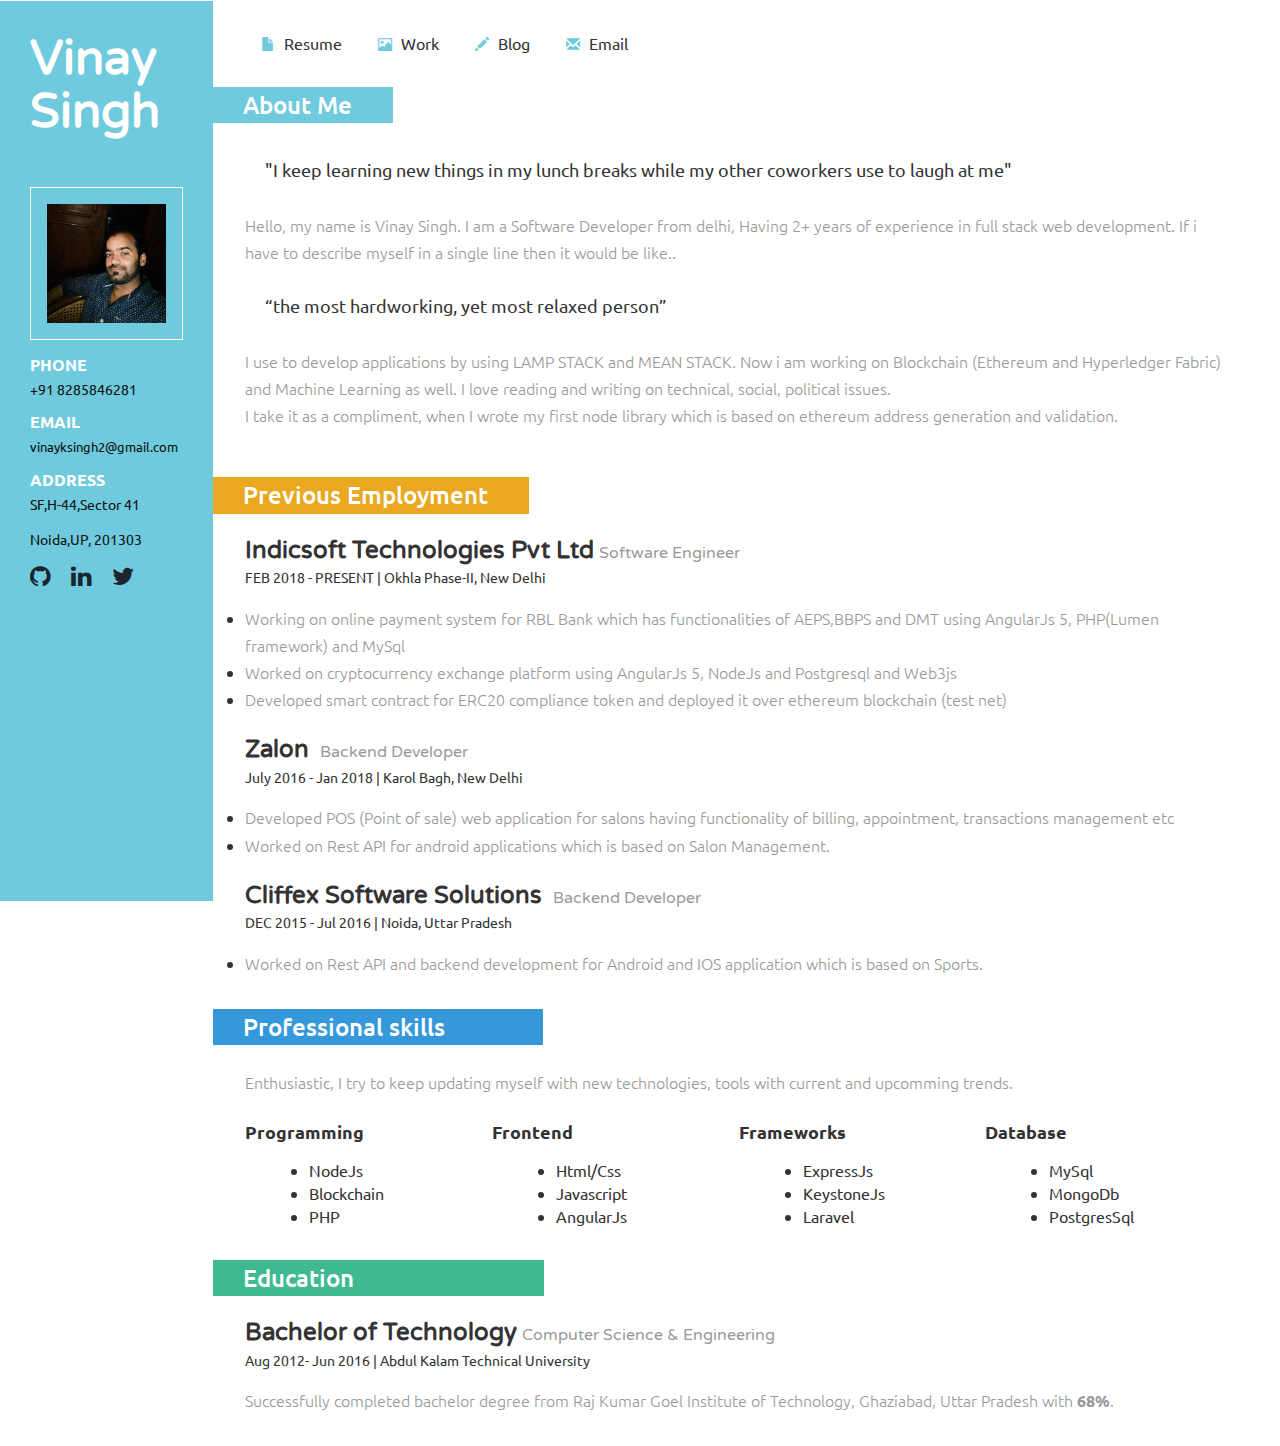
==== commit c171a4c5: "social" ====
--- a/index.html
+++ b/index.html
@@ -6,9 +6,9 @@
 <!-- jQuery (necessary JavaScript plugins) -->
 <script src="js/jquery.min.js"></script>
 <!-- Custom Theme files -->
- <link href="css/dashboard.css" rel="stylesheet">
+<link href="css/dashboard.css" rel="stylesheet">
 <link href="css/style.css" rel='stylesheet' type='text/css' />
-
+<link rel="stylesheet" href="https://cdnjs.cloudflare.com/ajax/libs/font-awesome/4.7.0/css/font-awesome.min.css">
 <!-- Custom Theme files -->
 <!--//theme-style-->
 <meta name="viewport" content="width=device-width, initial-scale=1">
@@ -33,21 +33,26 @@
 			 <p>+91 8285846281</p>  	 
 			 <h3>EMAIL</h3>
 			 <p><a href="vinayksingh2@gmail.com">vinayksingh2@gmail.com</a></p>
-			 <address>
 			 <h3>ADDRESS</h3>
-			 <span>SF,H-44,Sector 41</span>
-			 <span>Noida,UP, 201303</span>
-			 </address>
+			 <p>SF,H-44,Sector 41</p>
+			 <p>Noida,UP, 201303</p>
 
-			 <address>
-			 <h3>Links</h3>
-			 <span><a href="https://github.com/rkgitvinay" target="_blank">Github</a></span>
-			 <span><a href="https://www.linkedin.com/in/rkgitvinay/" target="_blank">LinkedIn</a></span>
-			 <!-- <span><a href="#">Facebook</a></span> -->
-			 <span><a href="https://twitter.com/rkgitvinay" target="_blank">Twitter</a></span>
-			 </address>
+			<!--  <h3>LINKS</h3>
+			 <p> 
+			 	<span><a href="https://github.com/rkgitvinay" target="_blank">Github</a></span>
+			 	<span><a href="https://www.linkedin.com/in/rkgitvinay/" target="_blank">LinkedIn</a></span>
+			 	<span><a href="https://twitter.com/rkgitvinay" target="_blank">Twitter</a></span>
+			 </p> -->
 			 
 		</div>
+
+		<div class="social">
+			<span><a href="https://www.github.com/rkgitvinay" target="_blank"><i class="fa fa-github" style="font-size:24px"></i></a></span>
+			<span><a href="https://www.linkedin.com/in/rkgitvinay/" target="_blank"><i class="fa fa-linkedin" style="font-size:24px"></i></a></span>
+			<span><a href="https://www.twitter.com/rkgitvinay" target="_blank"><i class="fa fa-twitter" style="font-size:24px"></i></a></span>
+			<!-- <span><a href="https://www.facebook.com/vinayksingh" target="_blank"><i class="fa fa-facebook" style="font-size:24px"></i></a></span> -->
+		</div>
+
 		<div class="clearfix"></div>
 </div>
 <!---->
@@ -60,11 +65,11 @@
 			 <ul>
 				 <li><a href="index.html"><span class="glyphicon glyphicon-file" aria-hidden="true"></span>Resume</a></li>
 				 
-				 <li><a href="contact.html"><span class="glyphicon glyphicon-picture" aria-hidden="true"></span>Projects</a></li>
+				 <li><a href="contact.html"><span class="glyphicon glyphicon-picture" aria-hidden="true"></span>Work</a></li>
 
 				 <li><a href="contact.html"><span class="glyphicon glyphicon-pencil" aria-hidden="true"></span>Blog</a></li>
 
-				 <li><a href="contact.html"><span class="glyphicon glyphicon-envelope" aria-hidden="true"></span>Email me</a></li>
+				 <li><a href="contact.html"><span class="glyphicon glyphicon-envelope" aria-hidden="true"></span>Email</a></li>
 				
 				 <script>
 						$(document).ready(function() {
--- a/css/style.css
+++ b/css/style.css
@@ -242,6 +242,9 @@
   height: 350px;
   border: none;
 }
+.social span {
+  padding-right: 1em;
+}
 /*--responsive--*/
 @media (max-width: 1366px){
 .sidebar h1 {
@@ -342,6 +345,7 @@
 .details{
 	width:30%;
 	float:right;
+  margin-top: 0em;
 }
 }
 @media (max-width: 640px){
@@ -360,6 +364,7 @@
 .details{
 	width:30%;
 	float:right;
+  margin-top:0em;
 }
 .sidebar img{
 	width:100%;
@@ -403,6 +408,7 @@
 }
 .details {
   width: 36%;
+  margin-top:0em;
 }
 .sidebar h1 {
   font-size: 1.3em;
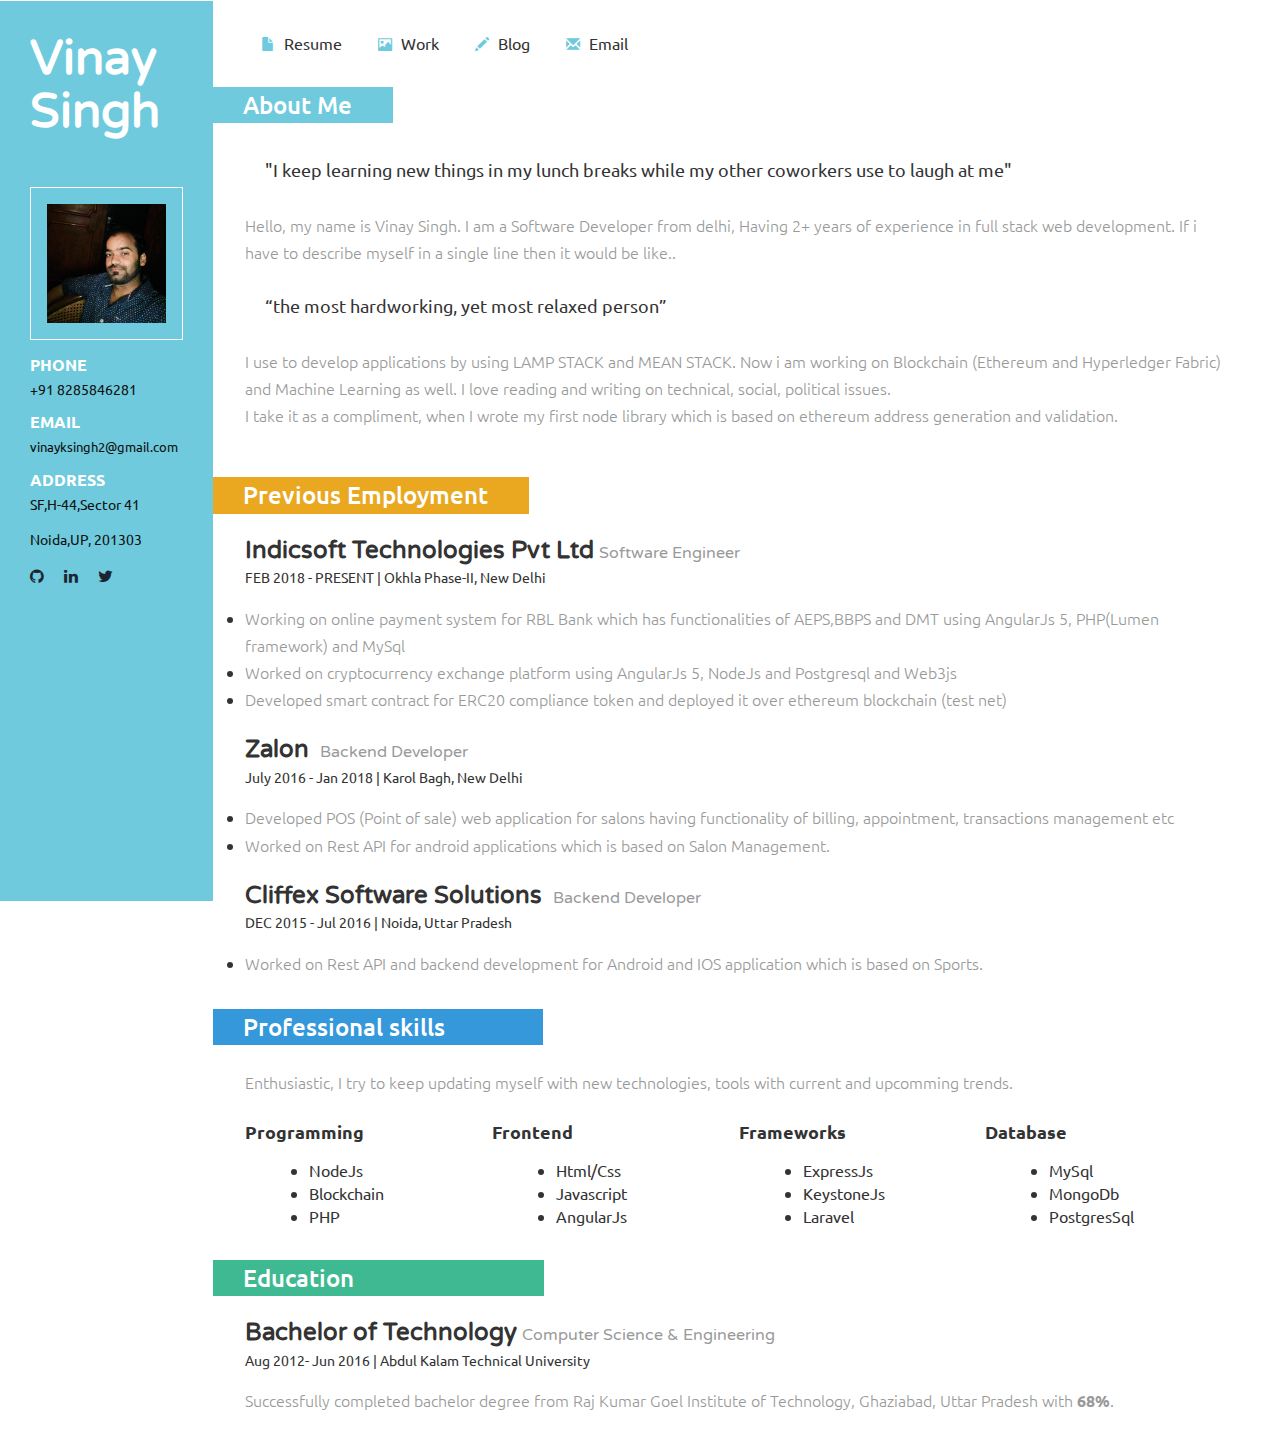
==== commit 0859ba77: "social link style" ====
--- a/index.html
+++ b/index.html
@@ -47,9 +47,9 @@
 		</div>
 
 		<div class="social">
-			<span><a href="https://www.github.com/rkgitvinay" target="_blank"><i class="fa fa-github" style="font-size:24px"></i></a></span>
-			<span><a href="https://www.linkedin.com/in/rkgitvinay/" target="_blank"><i class="fa fa-linkedin" style="font-size:24px"></i></a></span>
-			<span><a href="https://www.twitter.com/rkgitvinay" target="_blank"><i class="fa fa-twitter" style="font-size:24px"></i></a></span>
+			<span><a href="https://www.github.com/rkgitvinay" target="_blank"><i class="fa fa-github"></i></a></span>
+			<span><a href="https://www.linkedin.com/in/rkgitvinay/" target="_blank"><i class="fa fa-linkedin"></i></a></span>
+			<span><a href="https://www.twitter.com/rkgitvinay" target="_blank"><i class="fa fa-twitter"></i></a></span>
 			<!-- <span><a href="https://www.facebook.com/vinayksingh" target="_blank"><i class="fa fa-facebook" style="font-size:24px"></i></a></span> -->
 		</div>
 
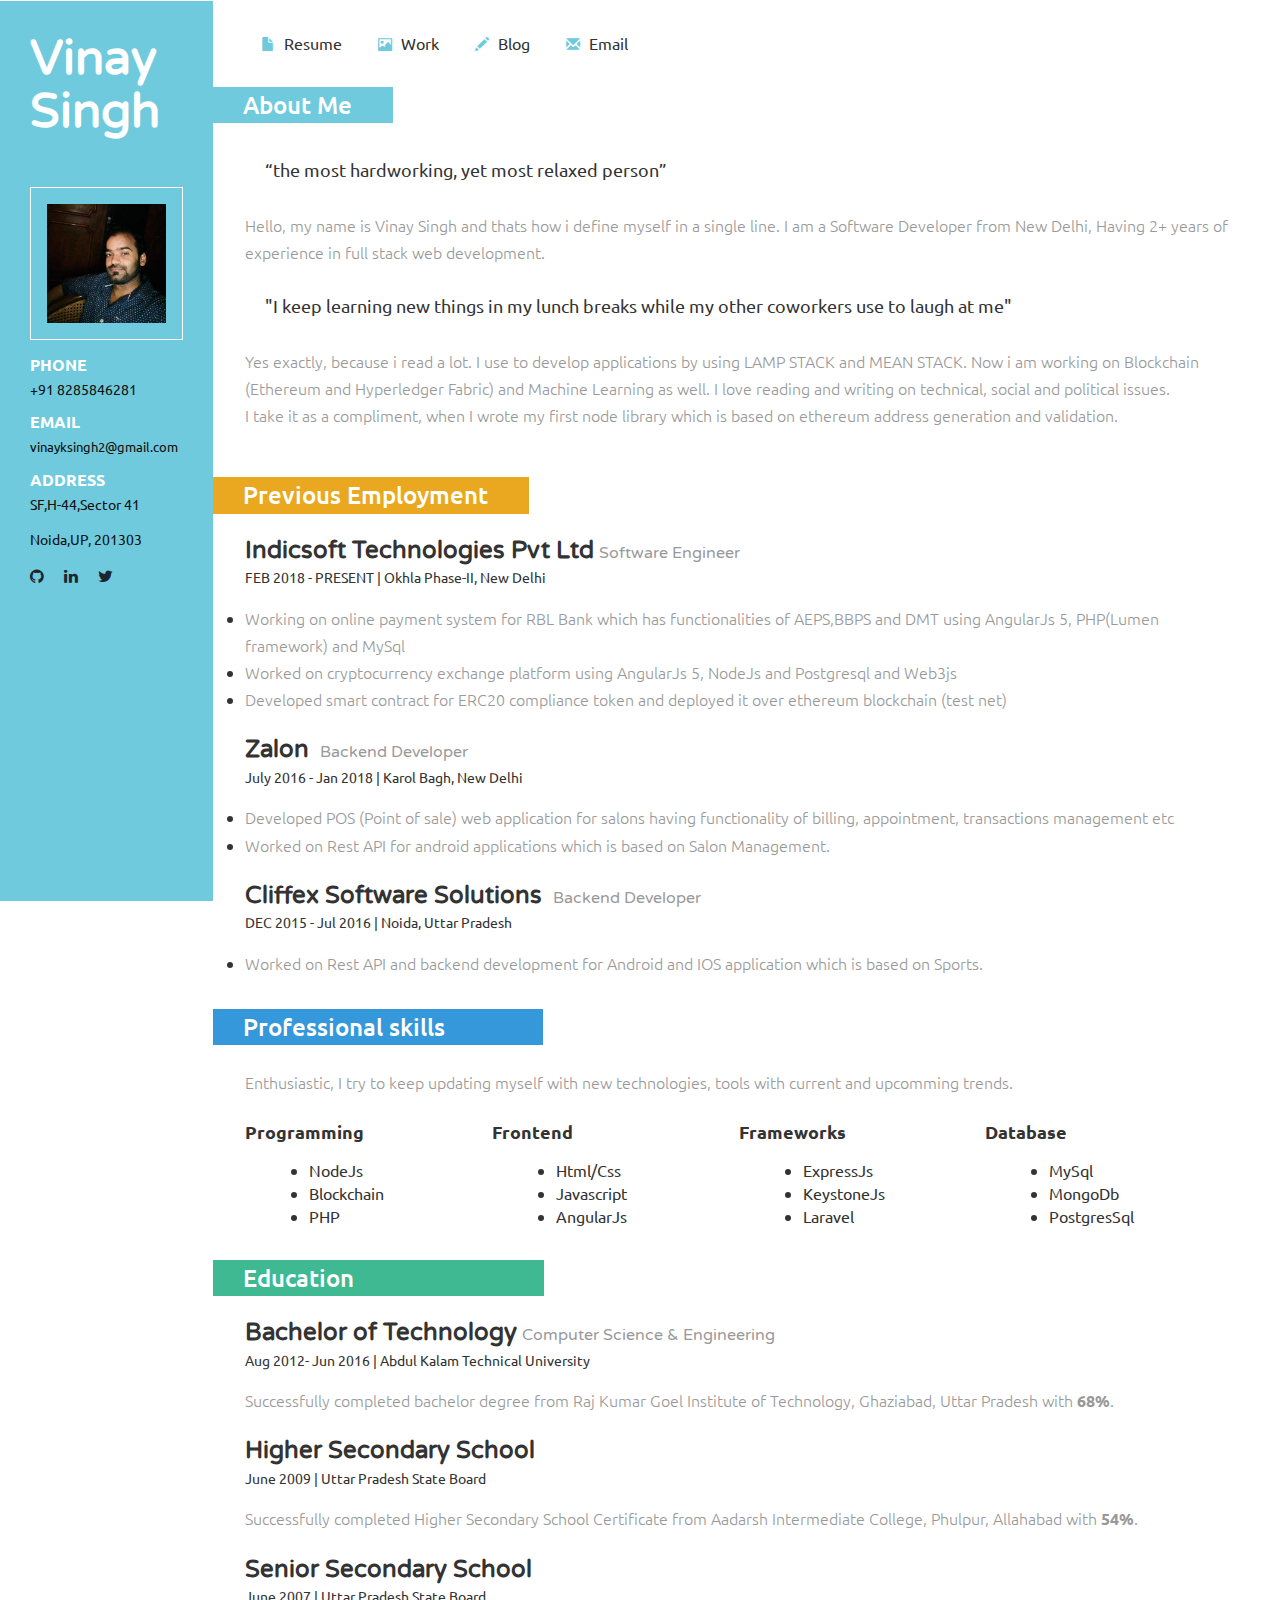
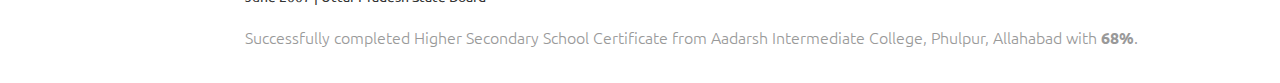
==== commit bc6e0d71: "Schol Info added" ====
--- a/index.html
+++ b/index.html
@@ -92,11 +92,15 @@
 		 <div class="company">
 			 <h3 class="clr1">About Me</h3>
 			 <div class="company_details">
-			 	<blockquote>"I keep learning new things in my lunch breaks while my other coworkers use to laugh at me"</blockquote>
-				<p class="cmpny1" style="border-bottom: none;">Hello, my name is Vinay Singh. I am a Software Developer from delhi, Having 2+ years of experience in full stack web development. If i have to describe myself in a single line then it would be like.. 
-				</p>
-				<blockquote>“the most hardworking, yet most relaxed person”</blockquote>
-				<p class="cmpny1" style="border-bottom: none;">I use to develop applications by using LAMP STACK and MEAN STACK. Now i am working on Blockchain (Ethereum and Hyperledger Fabric)  and Machine Learning as well. I love reading and writing on technical, social, political issues.<br>
+
+			 	<blockquote>“the most hardworking, yet most relaxed person”</blockquote>
+			 	
+				<p class="cmpny1" style="border-bottom: none;">Hello, my name is Vinay Singh and thats how i define myself in a single line. I am a Software Developer from New Delhi, Having 2+ years of experience in full stack web development. 
+				</p>	
+
+				<blockquote>"I keep learning new things in my lunch breaks while my other coworkers use to laugh at me"</blockquote>	
+
+				<p class="cmpny1" style="border-bottom: none;">Yes exactly, because i read a lot. I use to develop applications by using LAMP STACK and MEAN STACK. Now i am working on Blockchain (Ethereum and Hyperledger Fabric)  and Machine Learning as well. I love reading and writing on technical, social and political issues.<br>
 				I take it as a compliment, when I wrote my first node library which is based on ethereum address generation and validation.
 				</p>
 				
@@ -182,6 +186,18 @@
 				 <p>Successfully completed bachelor degree from Raj Kumar Goel Institute of Technology, Ghaziabad, Uttar Pradesh with <b>68%</b>.
 				 </p>
 			 </div>
+			<div class="education_details">
+				 <h4>Higher Secondary School</h4>
+				 <h6>June 2009 | Uttar Pradesh State Board</h6>
+				 <p>Successfully completed Higher Secondary School Certificate from Aadarsh Intermediate College, Phulpur, Allahabad with <b>54%</b>.
+				 </p>
+			 </div>
+			 <div class="education_details">
+				 <h4>Senior Secondary School</h4>
+				 <h6>June 2007 | Uttar Pradesh State Board</h6>
+				 <p>Successfully completed Higher Secondary School Certificate from Aadarsh Intermediate College, Phulpur, Allahabad with <b>68%</b>.
+				 </p>
+			 </div>
 		 </div>
 		 
 	 </div>
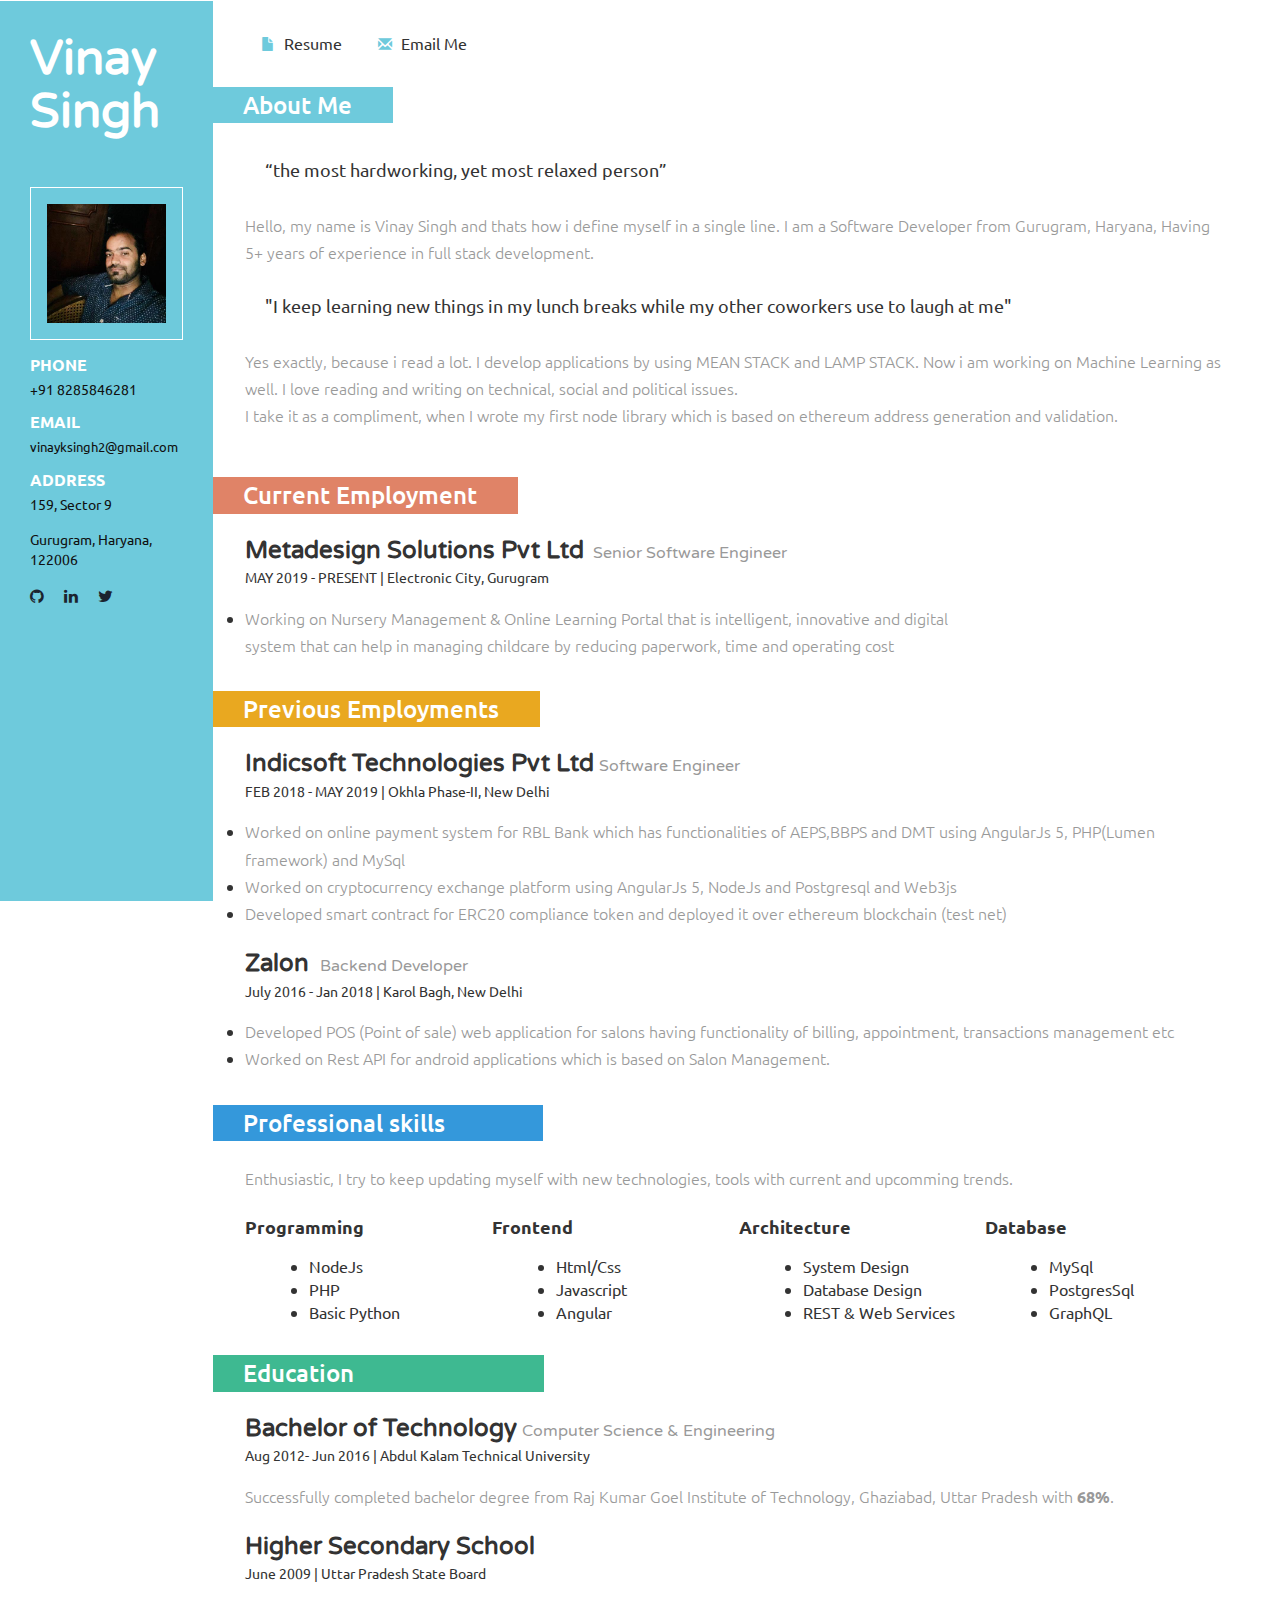
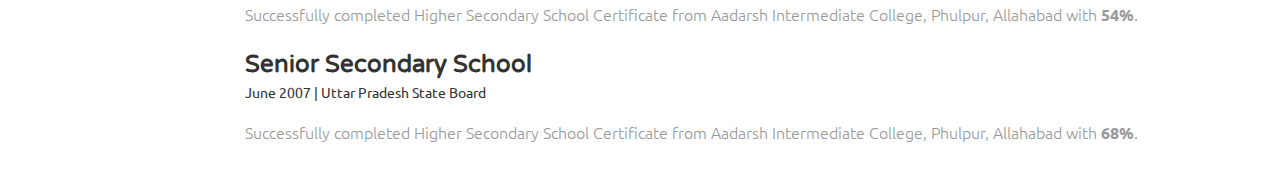
==== commit b2d99930: "profile update" ====
--- a/index.html
+++ b/index.html
@@ -34,8 +34,8 @@
 			 <h3>EMAIL</h3>
 			 <p><a href="vinayksingh2@gmail.com">vinayksingh2@gmail.com</a></p>
 			 <h3>ADDRESS</h3>
-			 <p>SF,H-44,Sector 41</p>
-			 <p>Noida,UP, 201303</p>
+			 <p>159, Sector 9</p>
+			 <p>Gurugram, Haryana, 122006</p>
 
 			<!--  <h3>LINKS</h3>
 			 <p> 
@@ -63,13 +63,12 @@
 	 <div class="content">
 		 <div class="details_header">
 			 <ul>
-				 <li><a href="index.html"><span class="glyphicon glyphicon-file" aria-hidden="true"></span>Resume</a></li>
+
+				 <li><a href="https://docs.google.com/document/d/1d8rKg5d8m8kWkIJOfiAUWnthw2n8lZXtJsxw_hCG7_I/edit?usp=sharing" target="_blank"><span class="glyphicon glyphicon-file" aria-hidden="true"></span>Resume</a></li>
 				 
-				 <li><a href="contact.html"><span class="glyphicon glyphicon-picture" aria-hidden="true"></span>Work</a></li>
-
-				 <li><a href="contact.html"><span class="glyphicon glyphicon-pencil" aria-hidden="true"></span>Blog</a></li>
-
-				 <li><a href="contact.html"><span class="glyphicon glyphicon-envelope" aria-hidden="true"></span>Email</a></li>
+				 <!-- <li><a href="projects.html"><span class="glyphicon glyphicon-picture" aria-hidden="true"></span>Projects</a></li> -->
+
+				 <li><a href="contact.html"><span class="glyphicon glyphicon-envelope" aria-hidden="true"></span>Email Me</a></li>
 				
 				 <script>
 						$(document).ready(function() {
@@ -95,12 +94,12 @@
 
 			 	<blockquote>“the most hardworking, yet most relaxed person”</blockquote>
 			 	
-				<p class="cmpny1" style="border-bottom: none;">Hello, my name is Vinay Singh and thats how i define myself in a single line. I am a Software Developer from New Delhi, Having 2+ years of experience in full stack web development. 
+				<p class="cmpny1" style="border-bottom: none;">Hello, my name is Vinay Singh and thats how i define myself in a single line. I am a Software Developer from Gurugram, Haryana, Having 5+ years of experience in full stack development. 
 				</p>	
 
 				<blockquote>"I keep learning new things in my lunch breaks while my other coworkers use to laugh at me"</blockquote>	
 
-				<p class="cmpny1" style="border-bottom: none;">Yes exactly, because i read a lot. I use to develop applications by using LAMP STACK and MEAN STACK. Now i am working on Blockchain (Ethereum and Hyperledger Fabric)  and Machine Learning as well. I love reading and writing on technical, social and political issues.<br>
+				<p class="cmpny1" style="border-bottom: none;">Yes exactly, because i read a lot. I develop applications by using MEAN STACK and LAMP STACK. Now i am working on Machine Learning as well. I love reading and writing on technical, social and political issues.<br>
 				I take it as a compliment, when I wrote my first node library which is based on ethereum address generation and validation.
 				</p>
 				
@@ -108,12 +107,23 @@
 		 </div>
 
 		 <div class="company">
-			 <h3 class="clr4">Previous Employment</h3>
+			<h3 class="clr5">Current Employment</h3>
+			<div class="company_details">
+				<h4>Metadesign Solutions Pvt Ltd<span> Senior Software Engineer</span></h4>
+				<h6>MAY 2019 - PRESENT | Electronic City, Gurugram</h6>
+				<ul>
+					<li><p>Working on Nursery Management & Online Learning Portal that is intelligent, innovative and digital <br>system that can help in managing childcare by reducing paperwork, time and operating cost</p></li>
+				</ul>
+			</div>
+		</div>
+
+		 <div class="company">
+			 <h3 class="clr4">Previous Employments</h3>
 			 <div class="company_details">
 				 <h4>Indicsoft Technologies Pvt Ltd<span>Software Engineer</span></h4>
-				 <h6>FEB 2018 - PRESENT | Okhla Phase-II, New Delhi</h6>
+				 <h6>FEB 2018 - MAY 2019 | Okhla Phase-II, New Delhi</h6>
 				 <ul>
-				 	<li><p>Working on online payment system for RBL Bank which has functionalities of AEPS,BBPS and DMT using AngularJs 5, PHP(Lumen framework) and MySql</p></li>
+				 	<li><p>Worked on online payment system for RBL Bank which has functionalities of AEPS,BBPS and DMT using AngularJs 5, PHP(Lumen framework) and MySql</p></li>
 				 	<li><p>Worked on cryptocurrency exchange platform using AngularJs 5, NodeJs and Postgresql and Web3js</p></li>
 				 	<li><p>Developed smart contract for ERC20 compliance token and deployed it over ethereum blockchain (test net)</p></li>
 				 </ul>
@@ -126,13 +136,6 @@
 				 	<li><p>Worked on Rest API for android applications which is based on Salon Management.</p></li>
 				</ul>
 			 </div>
-			 <div class="company_details">
-				 <h4>Cliffex Software Solutions <span>Backend Developer</span></h4>
-				 <h6>DEC 2015 - Jul 2016 | Noida, Uttar Pradesh</h6>
-				 <ul>				 	
-				 	<li><p>Worked on Rest API and backend development for Android and IOS application which is based on Sports.</p></li>
-				</ul>
-			 </div>
 		 </div>
 		 <div class="skills">
 			 <h3 class="clr2">Professional skills</h3>
@@ -144,8 +147,8 @@
 					 <h4>Programming</h4>
 					 <ul>
 						<li>NodeJs</li>
-						<li>Blockchain</li>
 						<li>PHP</li>
+						<li>Basic Python</li>
 					 </ul>
 				 </div>
 				 <div class="skill2">
@@ -153,16 +156,16 @@
 					 <ul>					 
 						<li>Html/Css</li>
 						<li>Javascript</li>
-						<li>AngularJs</li>
+						<li>Angular</li>
 						<!-- <li>Ruby on Rais</li> -->
 					 </ul>
 				 </div>
 				 <div class="skill2">
-					 <h4>Frameworks</h4>
+					 <h4>Architecture</h4>
 					 <ul>					 
-						<li>ExpressJs</li>
-						<li>KeystoneJs</li>
-						<li>Laravel</li>
+						<li>System Design</li>
+						<li>Database Design</li>
+						<li>REST & Web Services</li>
 						<!-- <li>Ruby on Rais</li> -->
 					 </ul>
 				 </div>
@@ -170,8 +173,8 @@
 					 <h4>Database</h4>
 					 <ul>					 
 						<li>MySql</li>
-						<li>MongoDb</li>
 						<li>PostgresSql</li>
+						<li>GraphQL</li>
 						<!-- <li>Ruby on Rais</li> -->
 					 </ul>
 				 </div>
--- a/css/style.css
+++ b/css/style.css
@@ -85,7 +85,7 @@
 .glyphicon {
   top:1px;
 }
-.glyphicon-file:before,.glyphicon-pencil:before,.glyphicon-envelope:before,.glyphicon-picture:before{
+.glyphicon-file:before,.glyphicon-pencil:before,.glyphicon-home::before,.glyphicon-envelope:before,.glyphicon-picture:before{
     margin-right: 9px;
   font-size: 14px;
   color: #6ecadc;
@@ -188,6 +188,9 @@
 }
 h3.clr4{
   background:#e9a820;
+}
+h3.clr5{
+  background:#e08367;
 }
 .copywrite{
 	padding-left:2em;
@@ -398,7 +401,7 @@
 .content {
   margin-right: 2em;
 }
-.glyphicon-save:before, .glyphicon-pencil:before, .glyphicon-envelope:before, .glyphicon-picture:before {
+.glyphicon-save:before, .glyphicon-pencil:before, .glyphicon-home::before, .glyphicon-envelope:before, .glyphicon-picture:before {
   margin-right: 6px;
   font-size: 12px;
 }
